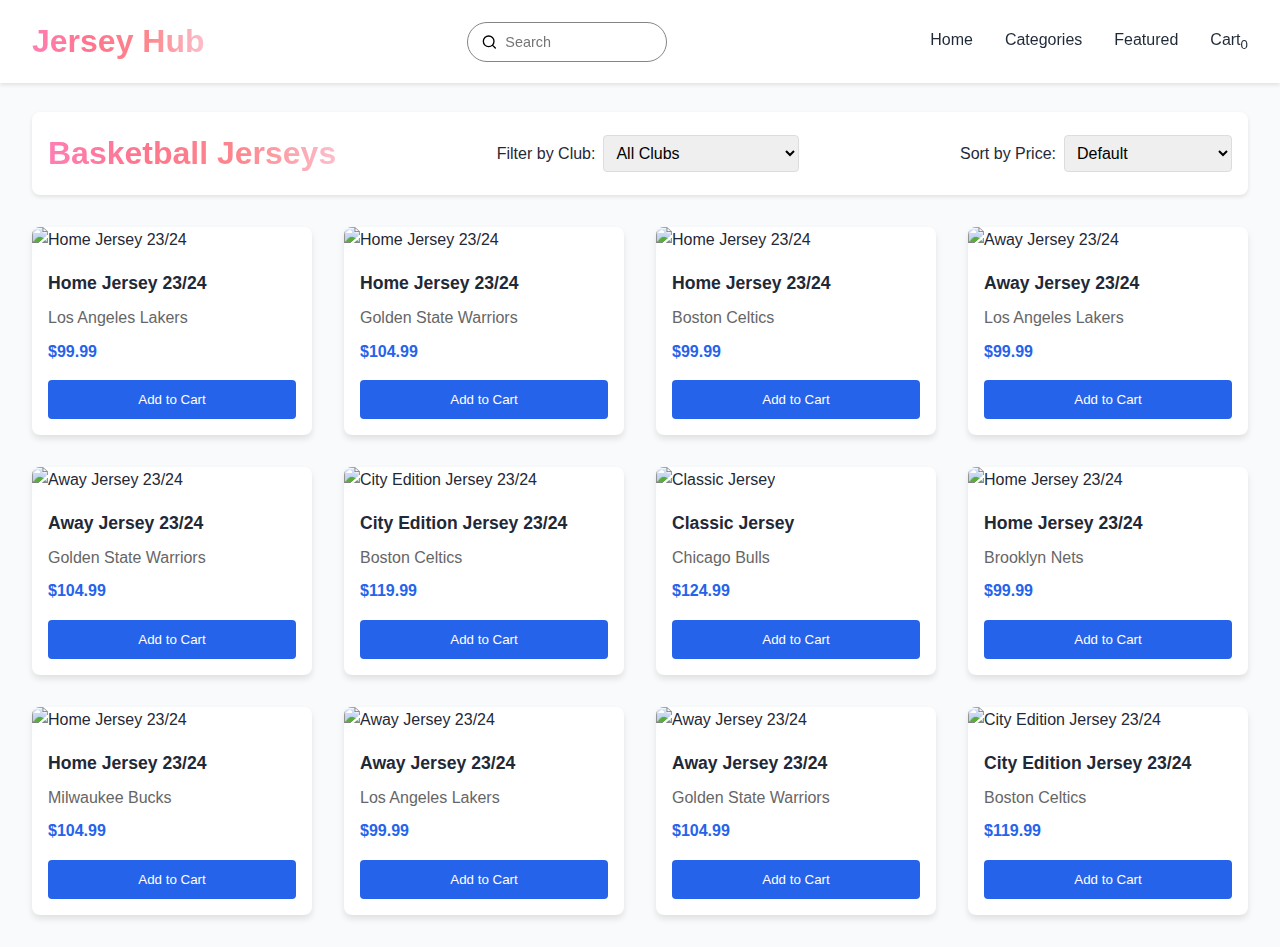
==== pages/Basketball.html @ 23a4bec1 "commit" ====
<!DOCTYPE html>
<html lang="en">
<head>
    <meta charset="UTF-8">
    <meta name="viewport" content="width=device-width, initial-scale=1.0">
    <title>Jersey Hub</title>
    <link rel="stylesheet" href="/pages/Basketball.css">
    <link rel="shortcut icon" href="/public/jlogo.png" type="image/x-icon">
</head>
<body>
    <div class="Container">
        <nav class="navbar" >
          <div class="nav-brand" id="navbar">
            <a href="/">Jersey Hub</a>
        </div>
            <button class="hamburger" aria-label="Menu">
                <span></span>
                <span></span>
                <span></span>
            </button>
            
            <form class="form">
                 <button>
              <svg width="17" height="16" fill="none" xmlns="http://www.w3.org/2000/svg" role="img" aria-labelledby="search">
                  <path d="M7.667 12.667A5.333 5.333 0 107.667 2a5.333 5.333 0 000 10.667zM14.334 14l-2.9-2.9" stroke="currentColor" stroke-width="1.333" stroke-linecap="round" stroke-linejoin="round"></path>
              </svg>
                </button>
             <input class="input" placeholder="Search" required="" type="text">
                <button class="reset" type="reset">
              <svg xmlns="http://www.w3.org/2000/svg" class="h-6 w-6" fill="none" viewBox="0 0 24 24" stroke="currentColor" stroke-width="2">
                  <path stroke-linecap="round" stroke-linejoin="round" d="M6 18L18 6M6 6l12 12"></path>
              </svg>
                </button>
            </form>
            <ul class="nav-menu">
                <li><a href="/">Home</a></li>
                <li><a href="/index.html#categories">Categories</a></li>
                <li><a href="/index.html#featured">Featured</a></li>
                <li><a href="#cart" class="cart-icon" id="open-cart-btn">Cart<sub><span id="cart-count">0</span></sub></a></li>
            </ul>
        </nav>
        <div id="app">
          <div class="controls">
            <div class="Jersey-name">
              <h1>Basketball Jerseys</h1>
            </div>
            <div class="filter-group">
              <label for="clubFilter">Filter by Club:</label>
              <select id="clubFilter">
                <option value="all">All Clubs</option>
              </select>
            </div>
            <div class="filter-group">
              <label for="priceSort">Sort by Price:</label>
              <select id="priceSort">
                <option value="default">Default</option>
                <option value="lowToHigh">Price: Low to High</option>
                <option value="highToLow">Price: High to Low</option>
              </select>
            </div>
          </div>
            <div id="jerseyContainer" class="jersey-container">
              
            </div>
          </div>
          <script type="module" src="/pages/Basketball.js"></script>
    </div>
</body>
</html>
<style>
    /* Base Styles */
:root {
    --primary-color: #2563eb;
    --secondary-color: #1e40af;
    --accent-color: #f97316;
    --text-color: #1f2937;
    --background-color: #f8fafc;
    --card-background: #ffffff;
    --transition: all 0.3s ease;
}

* {
    margin: 0;
    padding: 0;
    box-sizing: border-box;
}

body {
    font-family: 'Montserrat', sans-serif;
    color: var(--text-color);
    background-color: var(--background-color);
    line-height: 1.6;
}

/* Navigation */
.navbar {
    position: fixed;
    top: 0;
    width: 100%;
    background-color: var(--card-background);
    padding: 1rem 2rem;
    display: flex;
    justify-content: space-between;
    align-items: center;
    box-shadow: 0 2px 4px rgba(0,0,0,0.1);
    z-index: 1000;
}

.nav-brand a{
  font-size: 2rem;
  font-weight: bold;
  background: linear-gradient(90deg, #ff7eb3, #ff758c, #fc878c, #fcbecb);
  background-clip: text;
  -webkit-background-clip: text;
  color: transparent;
  text-align: center;
  cursor: pointer;
}

.nav-menu {
    display: flex;
    list-style: none;
    gap: 2rem;
}

.form button {
    border: none;
    background: none;
    color: #010101;
  }
  /* styling of whole input container */
  .form {
    --timing: 0.3s;
    --width-of-input: 200px;
    --height-of-input: 40px;
    --border-height: 2px;
    --border-color: #2f2ee9;
    --border-radius: 30px;
    --after-border-radius: 1px;
    position: relative;
    width: var(--width-of-input);
    height: var(--height-of-input);
    display: flex;
    align-items: center;
    padding-inline: 0.8em;
    border-radius: var(--border-radius);
    transition: border-radius 0.5s ease;
    background: var(--input-bg,#fff);
    border: 1px solid #868484;
  }
  /* styling of Input */
  .input {
    font-size: 0.9rem;
    background-color: transparent;
    width: 100%;
    height: 100%;
    padding-inline: 0.5em;
    padding-block: 0.7em;
    border: none;
  }
  /* styling of animated border */
  .form:before {
    content: "";
    position: absolute;
    background: var(--border-color);
    transform: scaleX(0);
    transform-origin: center;
    width: 100%;
    height: var(--border-height);
    left: 0;
    bottom: 0;
    border-radius: 1px;
    transition: transform var(--timing) ease;
  }
  /* Hover on Input */
  .form:focus-within {
    border-radius: var(--after-border-radius);
  }
  
  input:focus {
    outline: none;
  }
  /* here is code of animated border */
  .form:focus-within:before {
    transform: scale(1);
  }
  /* styling of close button */
  /* == you can click the close button to remove text == */
  .reset {
    border: none;
    background: none;
    opacity: 0;
    visibility: hidden;
  }
  /* close button shown when typing */
  input:not(:placeholder-shown) ~ .reset {
    opacity: 1;
    visibility: visible;
  }
  /* sizing svg icons */
  .form svg {
    width: 17px;
    margin-top: 3px;
  }
.nav-menu a {
    text-decoration: none;
    color: var(--text-color);
    font-weight: 500;
    transition: var(--transition);
}

.nav-menu a:hover {
    color: var(--primary-color);
}

.hamburger {
    display: none;
    background: none;
    border: none;
    cursor: pointer;
}

/* Responsive Design */
@media (max-width: 768px) {
    .hamburger {
        display: block;
    }

    .form{
        display: none;
    }
    .hamburger span {
        display: block;
        width: 25px;
        height: 3px;
        background-color: var(--text-color);
        margin: 5px 0;
        transition: var(--transition);
    }

    .nav-menu {
        display: none;
        position: absolute;
        top: 100%;
        left: 0;
        width: 100%;
        background-color: var(--card-background);
        padding: 1rem;
        flex-direction: column;
        align-items: center;
        box-shadow: 0 2px 4px rgba(0,0,0,0.1);
    }

    .nav-menu.active {
        display: flex;
    }

    .hero {
        height: 60vh;
    }

    .slide-content h1 {
        font-size: 2rem;
    }

    .category-grid {
        grid-template-columns: 1fr;
    }

    .cart-modal {
        width: 100%;
    }
}
</style>
<script>
  // Select the elements for the hamburger and the navigation menu
  const hamburger = document.querySelector('.hamburger');
  const navMenu = document.querySelector('.nav-menu');
  
  // Add an event listener to toggle the navigation menu when the hamburger is clicked
  hamburger.addEventListener('click', () => {
      navMenu.classList.toggle('active');
  });
</script>
---- pages/Basketball.css ----
/* Base styles */
:root {
  font-family: Inter, system-ui, Avenir, Helvetica, Arial, sans-serif;
  line-height: 1.5;
  font-weight: 400;
  color: #213547;
  background-color: #f5f5f5;
}



#app {
  max-width: 100%;
  margin: 0 auto;
  padding: 1rem;
  margin-top: 80px;
}

/* Controls styles */
.controls {
  display: flex;
  flex-direction: column;
  justify-content: space-between;
  max-width: 1280px;
  margin: 0 auto;
  padding: 1rem;
  gap: 1rem;
  margin-bottom: 1.5rem;
  background: white;
  padding: 1rem;
  border-radius: 8px;
  box-shadow: 0 2px 4px rgba(0, 0, 0, 0.1);
}

.filter-group {
  display: flex;
  flex-direction: column;
  gap: 0.5rem;
}
.Jersey-name h1{
  font-size: 2rem;
font-weight: bold;
background: linear-gradient(90deg, #ff7eb3, #ff758c, #fc878c, #fcbecb);
background-clip: text;
-webkit-background-clip: text;
color: transparent;
}

select {
  padding: 0.5rem;
  border: 1px solid #ddd;
  border-radius: 4px;
  font-size: 1rem;
  cursor: pointer;
  width: 100%;
}


/* Jersey grid and card styles */
.jersey-container {
  display: grid;
  grid-template-columns: repeat(auto-fill, minmax(240px, 1fr));
  gap: 1rem;
}

.jersey-card {
  background: var(--card-background);
  border-radius: 8px;
  overflow: hidden;
  box-shadow: 0 4px 6px rgba(0,0,0,0.1);
  transition: var(--transition);
}
  
  .jersey-card:hover {
    transform: translateY(-5px);
    box-shadow: 0 6px 12px rgba(0,0,0,0.15);
  }
  
  .jersey-image {
    width: 100%;
    height: 200px;
    object-fit: contain;
  }
  .jersey-info{
    padding: 1rem;
  }
  .jersey-name {
    font-size: 1.1rem;
    font-weight: 600;
    margin-bottom: 0.5rem;
  }
  
  .club-name {
    color: #666;
    margin-bottom: 0.5rem;
  }
  
  .price {
    color: var(--primary-color);
    font-weight: 700;
    margin-bottom: 1rem;
  }
.add-to-cart {
  width: 100%;
  padding: 0.75rem;
  background-color: var(--primary-color);
  color: white;
  border: none;
  border-radius: 4px;
  cursor: pointer;
  transition: var(--transition);
}

.add-to-cart:hover {
  background-color: var(--secondary-color);
}
@media (min-width: 640px) {
  #app {
      padding: 2rem;
    }
  .controls {
    flex-direction: row;
    gap: 2rem;
    margin-bottom: 2rem;
  }

  .filter-group {
    flex-direction: row;
    align-items: center;
  }

  select {
    width: auto;
  }
  .jersey-container {
      gap: 2rem;
    }
}
@media (max-width: 480px) {
  .jersey-image {
    height: 200px;
  }
}
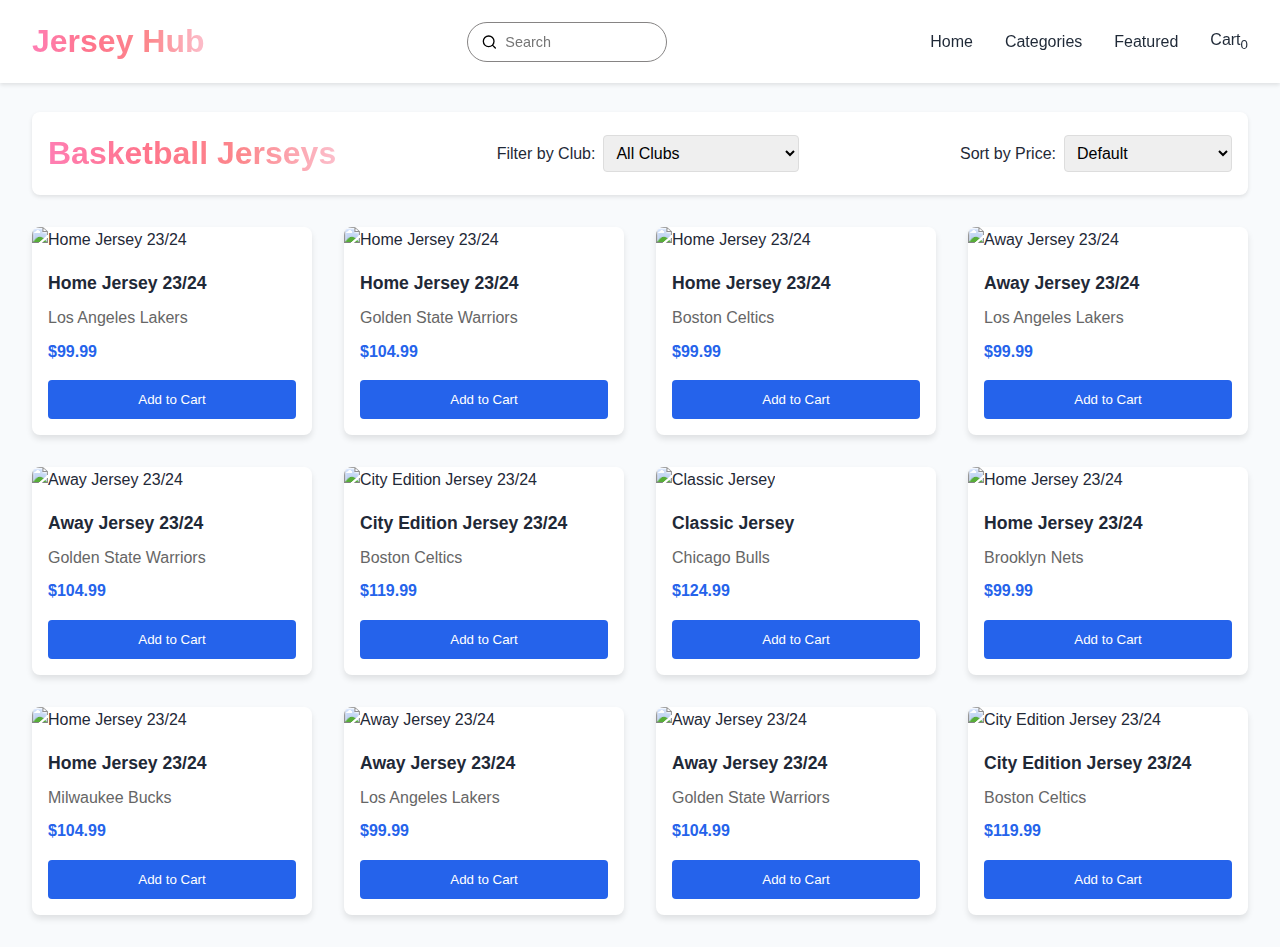
==== commit 6108f6e3: "commit" ====
--- a/pages/Basketball.html
+++ b/pages/Basketball.html
@@ -33,11 +33,17 @@
                 </button>
             </form>
             <ul class="nav-menu">
-                <li><a href="/">Home</a></li>
-                <li><a href="/index.html#categories">Categories</a></li>
-                <li><a href="/index.html#featured">Featured</a></li>
-                <li><a href="#cart" class="cart-icon" id="open-cart-btn">Cart<sub><span id="cart-count">0</span></sub></a></li>
-            </ul>
+              <li><a href="/">Home</a></li>
+              <li class="dropdown">
+                  <a href="/index.html#categories">Categories</a>
+                  <ul class="dropdown-menu">
+                      <li><a href="/pages/Football.html">Football</a></li>
+                      <li><a href="/pages/Cricket.html">Cricket</a></li>
+                  </ul>
+              </li>
+              <li><a href="/index.html#featured">Featured</a></li>
+              <li><a href="#cart" class="cart-icon" id="open-cart-btn">Cart<sub><span id="cart-count">0</span></sub></a></li>
+          </ul>
         </nav>
         <div id="app">
           <div class="controls">
@@ -117,12 +123,6 @@
   cursor: pointer;
 }
 
-.nav-menu {
-    display: flex;
-    list-style: none;
-    gap: 2rem;
-}
-
 .form button {
     border: none;
     background: none;
@@ -202,6 +202,15 @@
     width: 17px;
     margin-top: 3px;
   }
+.nav-menu {
+    display: flex;
+    list-style: none;
+    gap: 2rem;
+    margin: 0;
+    padding: 0;
+    align-items: center;
+}
+
 .nav-menu a {
     text-decoration: none;
     color: var(--text-color);
@@ -211,6 +220,55 @@
 
 .nav-menu a:hover {
     color: var(--primary-color);
+}
+
+.nav-menu li {
+    position: relative;
+}
+
+/* Dropdown Menu */
+.dropdown-menu {
+    list-style: none;
+    position: absolute;
+    top: 100%; 
+    left: 0;
+    background-color: var(--background-color);
+    border: 1px solid var(--border-color);
+    display: none;
+    min-width: 6rem;
+    box-shadow: 0px 4px 6px rgba(0, 0, 0, 0.1);
+    z-index: 1000;
+}
+
+.dropdown-menu li {
+    padding: 0;
+}
+
+.dropdown-menu a {
+    padding: 0.5rem 1rem;
+    display: block;
+    color: var(--text-color);
+    font-weight: 400;
+    transition: var(--transition);
+}
+
+.dropdown-menu a:hover {
+    background-color: var(--primary-color);
+    color: var(--background-color);
+    border-radius: 4px;
+}
+
+.nav-menu li:hover .dropdown-menu {
+    display: block;
+}
+
+.nav-menu .dropdown {
+    cursor: pointer;
+}
+
+.nav-menu .dropdown-menu {
+    border-radius: 4px;
+    overflow: hidden;
 }
 
 .hamburger {
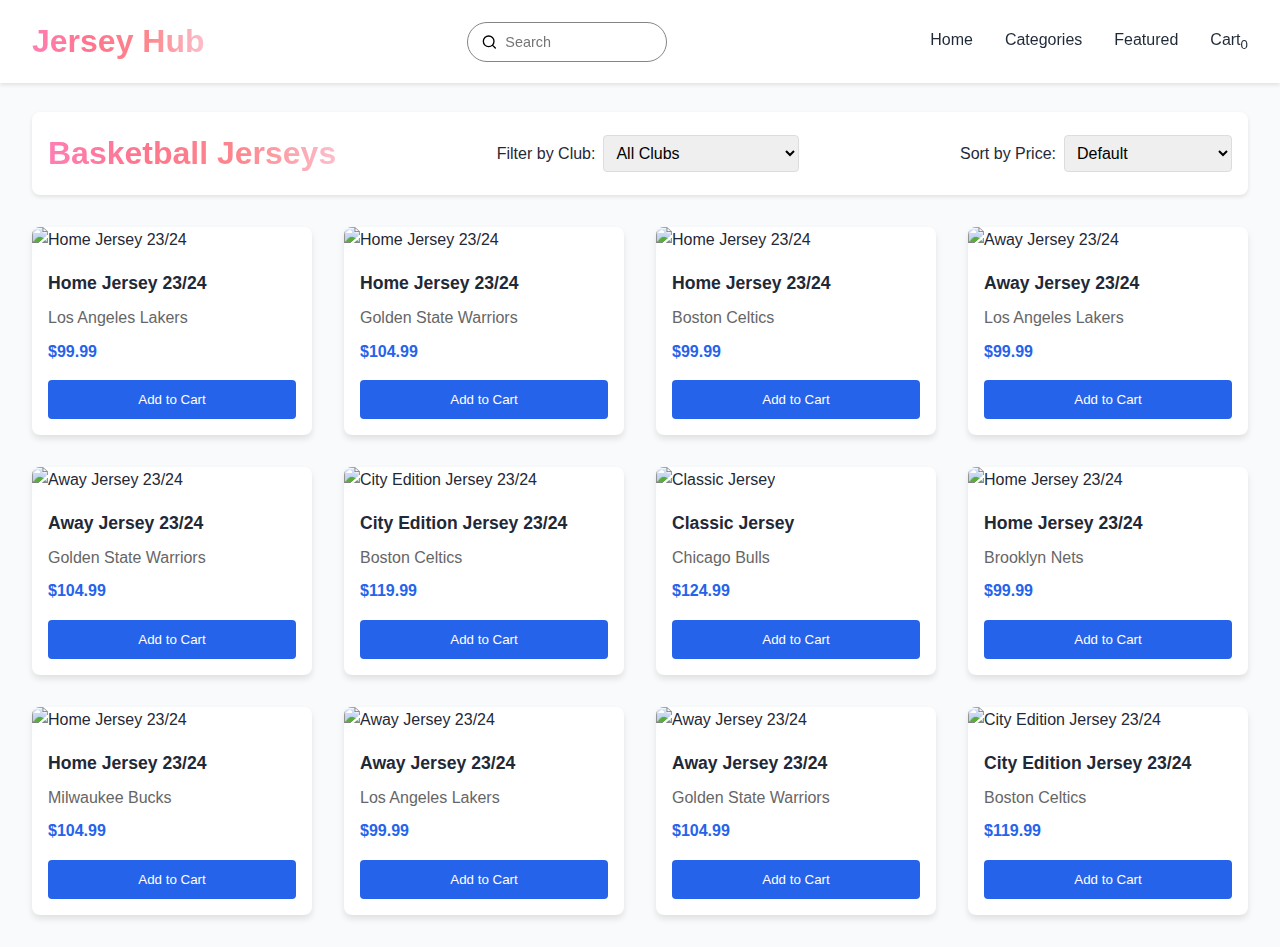
==== commit 4f1db1d0: "commit" ====
--- a/pages/Basketball.html
+++ b/pages/Basketball.html
@@ -35,7 +35,7 @@
             <ul class="nav-menu">
               <li><a href="/">Home</a></li>
               <li class="dropdown">
-                  <a href="/index.html#categories">Categories</a>
+                  <a >Categories</a>
                   <ul class="dropdown-menu">
                       <li><a href="/pages/Football.html">Football</a></li>
                       <li><a href="/pages/Cricket.html">Cricket</a></li>
@@ -127,9 +127,9 @@
     border: none;
     background: none;
     color: #010101;
-  }
+}
   /* styling of whole input container */
-  .form {
+.form {
     --timing: 0.3s;
     --width-of-input: 200px;
     --height-of-input: 40px;
@@ -147,9 +147,9 @@
     transition: border-radius 0.5s ease;
     background: var(--input-bg,#fff);
     border: 1px solid #868484;
-  }
+}
   /* styling of Input */
-  .input {
+.input {
     font-size: 0.9rem;
     background-color: transparent;
     width: 100%;
@@ -157,9 +157,9 @@
     padding-inline: 0.5em;
     padding-block: 0.7em;
     border: none;
-  }
+}
   /* styling of animated border */
-  .form:before {
+.form:before {
     content: "";
     position: absolute;
     background: var(--border-color);
@@ -171,43 +171,43 @@
     bottom: 0;
     border-radius: 1px;
     transition: transform var(--timing) ease;
-  }
+}
   /* Hover on Input */
-  .form:focus-within {
+.form:focus-within {
     border-radius: var(--after-border-radius);
-  }
+}
   
-  input:focus {
+input:focus {
     outline: none;
-  }
+}
   /* here is code of animated border */
-  .form:focus-within:before {
+.form:focus-within:before {
     transform: scale(1);
-  }
+}
   /* styling of close button */
   /* == you can click the close button to remove text == */
-  .reset {
+.reset {
     border: none;
     background: none;
     opacity: 0;
     visibility: hidden;
-  }
+}
   /* close button shown when typing */
-  input:not(:placeholder-shown) ~ .reset {
+input:not(:placeholder-shown) ~ .reset {
     opacity: 1;
     visibility: visible;
-  }
+}
   /* sizing svg icons */
-  .form svg {
+.form svg {
     width: 17px;
     margin-top: 3px;
-  }
+}
 .nav-menu {
     display: flex;
     list-style: none;
     gap: 2rem;
     margin: 0;
-    padding: 0;
+    padding: 0
     align-items: center;
 }
 
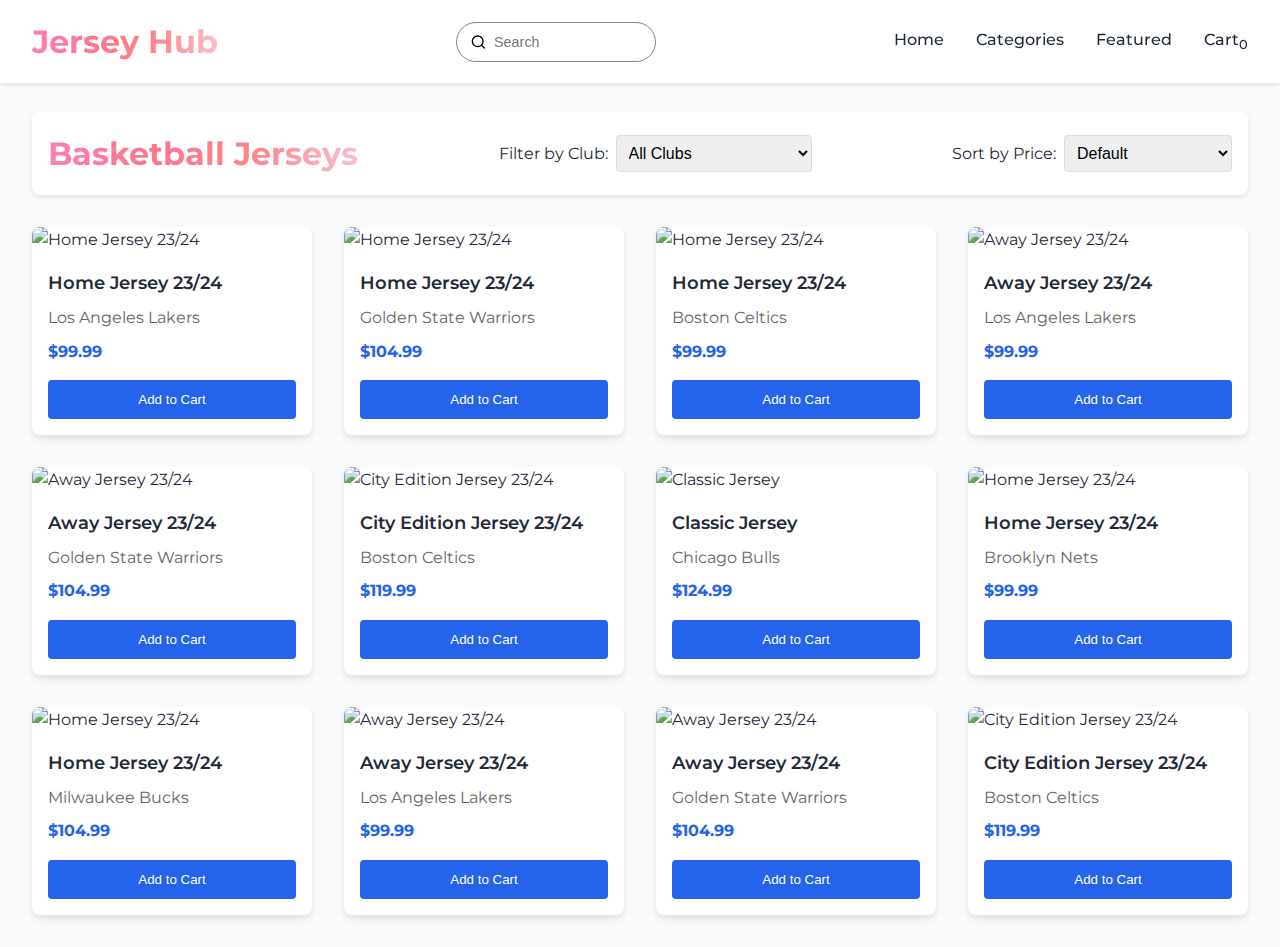
==== commit db3889c5: "commit" ====
--- a/pages/Basketball.html
+++ b/pages/Basketball.html
@@ -5,7 +5,11 @@
     <meta name="viewport" content="width=device-width, initial-scale=1.0">
     <title>Jersey Hub</title>
     <link rel="stylesheet" href="/pages/Basketball.css">
+    <link rel="stylesheet" href="../style.css">
+    <link rel="stylesheet" href="../cart.css">
     <link rel="shortcut icon" href="/public/jlogo.png" type="image/x-icon">
+    <link rel="stylesheet" href="https://fonts.googleapis.com/css2?family=Montserrat:wght@400;500;600;700&display=swap">
+
 </head>
 <body>
     <div class="Container">
@@ -68,268 +72,94 @@
             <div id="jerseyContainer" class="jersey-container">
               
             </div>
-          </div>
-          <script type="module" src="/pages/Basketball.js"></script>
+        </div>
+            <!-- Cart Modal -->
+    <div class="cart-modal" id="cart-modal">
+        <div class="cart-content">
+            <div class="head">
+                <h2>Your Cart</h2>
+            <span class="close-btn" id="close-btn">&times;</span>
+            </div>
+            <div class="cart-items" id="cart-items">
+                <!-- Cart items will be dynamically added here -->
+            </div>
+            <div class="cart-summary">
+                <div class="total">
+                    Total: $<span id="cart-total">0</span>
+                </div>
+                <button class="checkout-btn">Proceed to Checkout</button>
+            </div>
+        </div>
+    </div>
+          <script src="/pages/Basketball.js"></script>
+          <script src="/cart.js"></script>
     </div>
 </body>
 </html>
 <style>
-    /* Base Styles */
-:root {
-    --primary-color: #2563eb;
-    --secondary-color: #1e40af;
-    --accent-color: #f97316;
-    --text-color: #1f2937;
-    --background-color: #f8fafc;
-    --card-background: #ffffff;
-    --transition: all 0.3s ease;
-}
-
-* {
-    margin: 0;
-    padding: 0;
-    box-sizing: border-box;
-}
-
-body {
-    font-family: 'Montserrat', sans-serif;
-    color: var(--text-color);
-    background-color: var(--background-color);
-    line-height: 1.6;
-}
-
-/* Navigation */
-.navbar {
-    position: fixed;
-    top: 0;
-    width: 100%;
-    background-color: var(--card-background);
-    padding: 1rem 2rem;
-    display: flex;
-    justify-content: space-between;
-    align-items: center;
-    box-shadow: 0 2px 4px rgba(0,0,0,0.1);
-    z-index: 1000;
-}
-
-.nav-brand a{
-  font-size: 2rem;
-  font-weight: bold;
-  background: linear-gradient(90deg, #ff7eb3, #ff758c, #fc878c, #fcbecb);
-  background-clip: text;
-  -webkit-background-clip: text;
-  color: transparent;
-  text-align: center;
-  cursor: pointer;
-}
-
-.form button {
-    border: none;
-    background: none;
-    color: #010101;
-}
-  /* styling of whole input container */
-.form {
-    --timing: 0.3s;
-    --width-of-input: 200px;
-    --height-of-input: 40px;
-    --border-height: 2px;
-    --border-color: #2f2ee9;
-    --border-radius: 30px;
-    --after-border-radius: 1px;
-    position: relative;
-    width: var(--width-of-input);
-    height: var(--height-of-input);
-    display: flex;
-    align-items: center;
-    padding-inline: 0.8em;
-    border-radius: var(--border-radius);
-    transition: border-radius 0.5s ease;
-    background: var(--input-bg,#fff);
-    border: 1px solid #868484;
-}
-  /* styling of Input */
-.input {
-    font-size: 0.9rem;
-    background-color: transparent;
-    width: 100%;
-    height: 100%;
-    padding-inline: 0.5em;
-    padding-block: 0.7em;
-    border: none;
-}
-  /* styling of animated border */
-.form:before {
-    content: "";
-    position: absolute;
-    background: var(--border-color);
-    transform: scaleX(0);
-    transform-origin: center;
-    width: 100%;
-    height: var(--border-height);
-    left: 0;
-    bottom: 0;
-    border-radius: 1px;
-    transition: transform var(--timing) ease;
-}
-  /* Hover on Input */
-.form:focus-within {
-    border-radius: var(--after-border-radius);
-}
-  
-input:focus {
-    outline: none;
-}
-  /* here is code of animated border */
-.form:focus-within:before {
-    transform: scale(1);
-}
-  /* styling of close button */
-  /* == you can click the close button to remove text == */
-.reset {
-    border: none;
-    background: none;
-    opacity: 0;
-    visibility: hidden;
-}
-  /* close button shown when typing */
-input:not(:placeholder-shown) ~ .reset {
-    opacity: 1;
-    visibility: visible;
-}
-  /* sizing svg icons */
-.form svg {
-    width: 17px;
-    margin-top: 3px;
-}
-.nav-menu {
-    display: flex;
-    list-style: none;
-    gap: 2rem;
-    margin: 0;
-    padding: 0
-    align-items: center;
-}
-
-.nav-menu a {
-    text-decoration: none;
-    color: var(--text-color);
-    font-weight: 500;
-    transition: var(--transition);
-}
-
-.nav-menu a:hover {
-    color: var(--primary-color);
-}
-
-.nav-menu li {
-    position: relative;
-}
-
-/* Dropdown Menu */
-.dropdown-menu {
-    list-style: none;
-    position: absolute;
-    top: 100%; 
-    left: 0;
-    background-color: var(--background-color);
-    border: 1px solid var(--border-color);
-    display: none;
-    min-width: 6rem;
-    box-shadow: 0px 4px 6px rgba(0, 0, 0, 0.1);
-    z-index: 1000;
-}
-
-.dropdown-menu li {
-    padding: 0;
-}
-
-.dropdown-menu a {
-    padding: 0.5rem 1rem;
-    display: block;
-    color: var(--text-color);
-    font-weight: 400;
-    transition: var(--transition);
-}
-
-.dropdown-menu a:hover {
-    background-color: var(--primary-color);
-    color: var(--background-color);
-    border-radius: 4px;
-}
-
-.nav-menu li:hover .dropdown-menu {
-    display: block;
-}
-
-.nav-menu .dropdown {
-    cursor: pointer;
-}
-
-.nav-menu .dropdown-menu {
-    border-radius: 4px;
-    overflow: hidden;
-}
-
-.hamburger {
-    display: none;
-    background: none;
-    border: none;
-    cursor: pointer;
-}
-
-/* Responsive Design */
-@media (max-width: 768px) {
-    .hamburger {
+    .nav-menu {
+        display: flex;
+        list-style: none;
+        gap: 2rem;
+    }
+    
+    .nav-menu a {
+        text-decoration: none;
+        color: var(--text-color);
+        font-weight: 500;
+        transition: var(--transition);
+    }
+    
+    .nav-menu a:hover {
+        color: var(--primary-color);
+    }
+    
+    .nav-menu li {
+        position: relative;
+    }
+    
+    .dropdown-menu {
+        list-style: none;
+        position: absolute;
+        top: 100%; 
+        background-color: var(--background-color);
+        border: 1px solid var(--border-color);
+        display: none;
+        box-shadow: 0px 4px 6px rgba(0, 0, 0, 0.1);
+        z-index: 1000;
+    }
+    
+    .dropdown-menu li {
+        padding: 0;
+    }
+    
+    .dropdown-menu a {
+        padding: 0.5rem 1rem;
+        display: block;
+        color: var(--text-color);
+        font-weight: 400;
+        transition: var(--transition);
+    }
+    
+    .dropdown-menu a:hover {
+        background-color: var(--primary-color);
+        color: var(--background-color);
+        border-radius: 4px;
+    }
+    
+    .nav-menu li:hover .dropdown-menu {
         display: block;
     }
-
-    .form{
-        display: none;
+    
+    .nav-menu .dropdown {
+        cursor: pointer;
     }
-    .hamburger span {
-        display: block;
-        width: 25px;
-        height: 3px;
-        background-color: var(--text-color);
-        margin: 5px 0;
-        transition: var(--transition);
+    
+    .nav-menu .dropdown-menu {
+        border-radius: 4px;
+        overflow: hidden;
     }
-
-    .nav-menu {
-        display: none;
-        position: absolute;
-        top: 100%;
-        left: 0;
-        width: 100%;
-        background-color: var(--card-background);
-        padding: 1rem;
-        flex-direction: column;
-        align-items: center;
-        box-shadow: 0 2px 4px rgba(0,0,0,0.1);
-    }
-
-    .nav-menu.active {
-        display: flex;
-    }
-
-    .hero {
-        height: 60vh;
-    }
-
-    .slide-content h1 {
-        font-size: 2rem;
-    }
-
-    .category-grid {
-        grid-template-columns: 1fr;
-    }
-
-    .cart-modal {
-        width: 100%;
-    }
-}
-</style>
+    </style> 
 <script>
   // Select the elements for the hamburger and the navigation menu
   const hamburger = document.querySelector('.hamburger');
--- a/pages/Basketball.css
+++ b/pages/Basketball.css
@@ -89,7 +89,6 @@
     font-weight: 600;
     margin-bottom: 0.5rem;
   }
-  
   .club-name {
     color: #666;
     margin-bottom: 0.5rem;
--- a/style.css
+++ b/style.css
@@ -0,0 +1,458 @@
+/* Base Styles */
+:root {
+    --primary-color: #2563eb;
+    --secondary-color: #1e40af;
+    --accent-color: #f97316;
+    --text-color: #1f2937;
+    --background-color: #f8fafc;
+    --card-background: #ffffff;
+    --transition: all 0.3s ease;
+}
+
+* {
+    margin: 0;
+    padding: 0;
+    box-sizing: border-box;
+}
+
+body {
+    font-family: 'Montserrat', sans-serif;
+    color: var(--text-color);
+    background-color: var(--background-color);
+    line-height: 1.6;
+}
+
+/* Navigation */
+.navbar {
+    position: fixed;
+    top: 0;
+    width: 100%;
+    background-color: var(--card-background);
+    padding: 1rem 2rem;
+    display: flex;
+    justify-content: space-between;
+    align-items: center;
+    box-shadow: 0 2px 4px rgba(0,0,0,0.1);
+    z-index: 1000;
+}
+
+
+.nav-brand a{
+  font-size: 2rem;
+  font-weight: bold;
+  background: linear-gradient(90deg, #ff7eb3, #ff758c, #fc878c, #fcbecb);
+  background-clip: text;
+  -webkit-background-clip: text;
+  color: transparent;
+  text-align: center;
+  cursor: pointer;
+}
+
+.form button {
+    border: none;
+    background: none;
+    color: #010101;
+  }
+  /* styling of whole input container */
+  .form {
+    --timing: 0.3s;
+    --width-of-input: 200px;
+    --height-of-input: 40px;
+    --border-height: 2px;
+    --border-color: #2f2ee9;
+    --border-radius: 30px;
+    --after-border-radius: 1px;
+    position: relative;
+    width: var(--width-of-input);
+    height: var(--height-of-input);
+    display: flex;
+    align-items: center;
+    padding-inline: 0.8em;
+    border-radius: var(--border-radius);
+    transition: border-radius 0.5s ease;
+    background: var(--input-bg,#fff);
+    border: 1px solid #868484;
+  }
+  /* styling of Input */
+  .input {
+    font-size: 0.9rem;
+    background-color: transparent;
+    width: 100%;
+    height: 100%;
+    padding-inline: 0.5em;
+    padding-block: 0.7em;
+    border: none;
+  }
+  /* styling of animated border */
+  .form:before {
+    content: "";
+    position: absolute;
+    background: var(--border-color);
+    transform: scaleX(0);
+    transform-origin: center;
+    width: 100%;
+    height: var(--border-height);
+    left: 0;
+    bottom: 0;
+    border-radius: 1px;
+    transition: transform var(--timing) ease;
+  }
+  /* Hover on Input */
+  .form:focus-within {
+    border-radius: var(--after-border-radius);
+  }
+  
+  input:focus {
+    outline: none;
+  }
+  /* here is code of animated border */
+  .form:focus-within:before {
+    transform: scale(1);
+  }
+  /* styling of close button */
+  /* == you can click the close button to remove text == */
+  .reset {
+    border: none;
+    background: none;
+    opacity: 0;
+    visibility: hidden;
+  }
+  /* close button shown when typing */
+  input:not(:placeholder-shown) ~ .reset {
+    opacity: 1;
+    visibility: visible;
+  }
+  /* sizing svg icons */
+  .form svg {
+    width: 17px;
+    margin-top: 3px;
+  }
+.nav-menu {
+    display: flex;
+    list-style: none;
+    gap: 2rem;
+}
+.nav-menu a {
+    text-decoration: none;
+    color: var(--text-color);
+    font-weight: 500;
+    transition: var(--transition);
+}
+
+.nav-menu a:hover {
+    color: var(--primary-color);
+}
+
+.hamburger {
+    display: none;
+    background: none;
+    border: none;
+    cursor: pointer;
+}
+
+/* Hero Section */
+.hero {
+    height: 80vh;
+    margin-top: 90px;
+    position: relative;
+    overflow: hidden;
+}
+
+.slider {
+    height: 100%;
+    position: relative;
+}
+
+.slide {
+    position: absolute;
+    top: 0;
+    left: 0;
+    width: 100%;
+    height: 100%;
+    opacity: 0;
+    transition: opacity 0.5s ease-in-out;
+}
+
+.slide.active {
+    opacity: 1;
+}
+
+.slide img {
+    width: 100%;
+    height: 100%;
+    object-fit: cover;
+}
+
+.slide-content {
+    position: absolute;
+    top: 40%;
+    left: 50%;
+    transform: translate(-50%, -50%);
+    text-align: center;
+    font-family: 'Courier New', Courier, monospace;
+    font-size:xx-large;
+    color: #D9DFC6;
+    text-shadow: 2px 2px 4px rgba(0,0,0,0.5);
+}
+
+/* Categories Section */
+.categories {
+    padding: 4rem 2rem;
+    scroll-margin-top: 40px;
+}
+
+.category-grid {
+    display: grid;
+    grid-template-columns: repeat(auto-fit, minmax(300px, 1fr));
+    gap: 2rem;
+    margin-top: 2rem;
+}
+
+.category-card {
+    position: relative;
+    overflow: hidden;
+    border-radius: 8px;
+    box-shadow: 0 4px 6px rgba(0,0,0,0.1);
+    transition: var(--transition);
+}
+
+.category-card:hover {
+    transform: translateY(-5px);
+}
+
+.category-card img {
+    width: 100%;
+    height: 200px;
+    object-fit: cover;
+}
+
+.category-card h3 {
+    position: absolute;
+    bottom: 0;
+    width: 100%;
+    padding: 1rem;
+    background: linear-gradient(transparent, rgba(0,0,0,0.7));
+    color: white;
+}
+.category-card h3 a {
+    color: white;
+    text-decoration: none;
+}
+
+/* Featured Products */
+.featured {
+    padding: 4rem 2rem;
+    background-color: var(--background-color);
+    scroll-margin-top: 40px;
+}
+
+.products-grid {
+    display: grid;
+    grid-template-columns: repeat(auto-fit, minmax(250px, 1fr));
+    gap: 2rem;
+    margin-top: 2rem;
+}
+
+.product-card {
+    background: var(--card-background);
+    border-radius: 8px;
+    overflow: hidden;
+    box-shadow: 0 4px 6px rgba(0,0,0,0.1);
+    transition: var(--transition);
+}
+
+.product-card:hover {
+    transform: translateY(-5px);
+    box-shadow: 0 6px 12px rgba(0,0,0,0.15);
+}
+
+.product-image {
+    width: 100%;
+    height: 200px;
+    object-fit: cover;
+}
+
+.product-info {
+    padding: 1rem;
+}
+
+.product-title {
+    font-size: 1.1rem;
+    font-weight: 600;
+    margin-bottom: 0.5rem;
+}
+.product-club{
+    margin-bottom: 0.5rem;
+}
+
+.product-price {
+    color: var(--primary-color);
+    font-weight: 700;
+    margin-bottom: 1rem;
+}
+
+.add-to-cart {
+    width: 100%;
+    padding: 0.75rem;
+    background-color: var(--primary-color);
+    color: white;
+    border: none;
+    border-radius: 4px;
+    cursor: pointer;
+    transition: var(--transition);
+}
+
+.add-to-cart:hover {
+    background-color: var(--secondary-color);
+}
+
+
+    /* slogan css */
+.slogan {
+    display: flex;
+    justify-content: center;
+    align-items: center;
+    text-align: center;
+    margin: 50px;
+    background-color: #f0f0f0; 
+}
+
+.slogan h1 {
+    font-size: 2.5em;
+    color: #333; 
+    font-family: 'Arial', sans-serif;
+}
+/* Footer */
+.footer {
+    background-color: var(--text-color);
+    color: white;
+    padding: 4rem 2rem 2rem;
+}
+
+.footer-content {
+    display: grid;
+    grid-template-columns: repeat(auto-fit, minmax(250px, 1fr));
+    gap: 2rem;
+    max-width: 1200px;
+    margin: 0 auto;
+}
+
+.social-links {
+    display: flex;
+    gap: 1rem;
+    margin-top: 1rem;
+}
+
+.social-links a {
+    color: white;
+    text-decoration: none;
+    font-size: 1.5rem;
+    transition: var(--transition);
+}
+
+.social-links a:hover {
+    color: var(--accent-color);
+}
+
+.footer-bottom {
+    text-align: center;
+    margin-top: 2rem;
+    padding-top: 2rem;
+}
+
+/* Responsive Design */
+@media (max-width: 768px) {
+    .hamburger {
+        display: block;
+    }
+
+    .form{
+        display: none;
+    }
+    .hamburger span {
+        display: block;
+        width: 25px;
+        height: 3px;
+        background-color: var(--text-color);
+        margin: 5px 0;
+        transition: var(--transition);
+    }
+
+    .nav-menu {
+        display: none;
+        position: absolute;
+        top: 100%;
+        left: 0;
+        width: 100%;
+        background-color: var(--card-background);
+        padding: 1rem;
+        flex-direction: column;
+        align-items: center;
+        box-shadow: 0 2px 4px rgba(0,0,0,0.1);
+    }
+
+    .nav-menu.active {
+        display: flex;
+    }
+
+    .hero {
+        height: 60vh;
+    }
+
+    .slide-content h1 {
+        font-size: 2rem;
+    }
+
+    .category-grid {
+        grid-template-columns: 1fr;
+    }
+
+    .cart-modal {
+        width: 100%;
+    }
+}
+
+/* From Uiverse.io by ArturCodeCraft */ 
+/* <reset-style> ============================ */
+a {
+    text-decoration: none;
+}
+
+/* <main-style> ============================ */
+.scroll-up {
+    position: fixed;
+    right: 5px;
+    bottom: 10px;
+    z-index: 10;
+    width: 32px;
+    height: 32px;
+    border-radius: 4px;
+    background-color: rgba(168, 168, 168, 0.7);
+    backdrop-filter: saturate(180%) blur(20px);
+    -webkit-backdrop-filter: saturate(180%) blur(20px);
+    display: flex;
+    align-items: center;
+    justify-content: center;
+    overflow: hidden;
+    transition: bottom .4s, transform .4s;
+    opacity: 0; /* Initially hidden */
+    visibility: hidden; /* Initially hidden */
+}
+
+.scroll-up:hover {
+    transform: translateY(-.25rem);
+}
+
+/* Show scroll-up */
+._show-scroll {
+    bottom: 3rem;
+    opacity: 1;
+    visibility: visible;
+}
+
+@media (max-width: 1199.98px) {
+    .scroll-up {
+        right: 1rem;
+    }
+}
+  --- a/cart.css
+++ b/cart.css
@@ -0,0 +1,76 @@
+/* Cart Modal */
+.cart-modal {
+    display: none;
+    position: fixed;
+    top: 0;
+    right: 0;
+    width: 100%;
+    max-width: 350px;
+    height: 75%;
+    background: var(--card-background);
+    box-shadow: -2px 0 4px rgba(0,0,0,0.1);
+    z-index: 1001;
+    margin-top: 10px;
+    margin-right: 10px;
+    border-radius:  20px 0 10px 20px;
+    border: 1px solid #7d7d7d;
+}
+
+.cart-modal.active {
+    display: block;
+}
+.close-btn {
+    position: absolute;
+    top: 10px; 
+    right: 10px;
+    margin-right: 20px; 
+    font-size: 30px;
+    color: #333; 
+    cursor: pointer;
+  }
+.cart-content {
+    padding: 1rem;
+    height: 100%;
+    display: flex;
+    flex-direction: column;
+}
+
+.cart-items {
+    flex-grow: 1;
+    overflow-y: auto;
+}
+
+.cart-item {
+    display: flex;
+    align-items: center;
+    padding: 1rem 0;
+    border-bottom: 1px solid #e5e7eb;
+}
+
+.cart-item img {
+    width: 80px;
+    height: 80px;
+    object-fit: cover;
+    margin-right: 1rem;
+}
+
+.cart-summary {
+    margin-top: auto;
+    padding-top: 1rem;
+}
+
+.checkout-btn {
+    margin-top: 10px;
+    width: 100%;
+    padding: 1rem;
+    background-color: var(--accent-color);
+    color: white;
+    border: none;
+    border-radius: 4px;
+    cursor: pointer;
+    transition: var(--transition);
+}
+
+.checkout-btn:hover {
+    background-color: #ea580c;
+}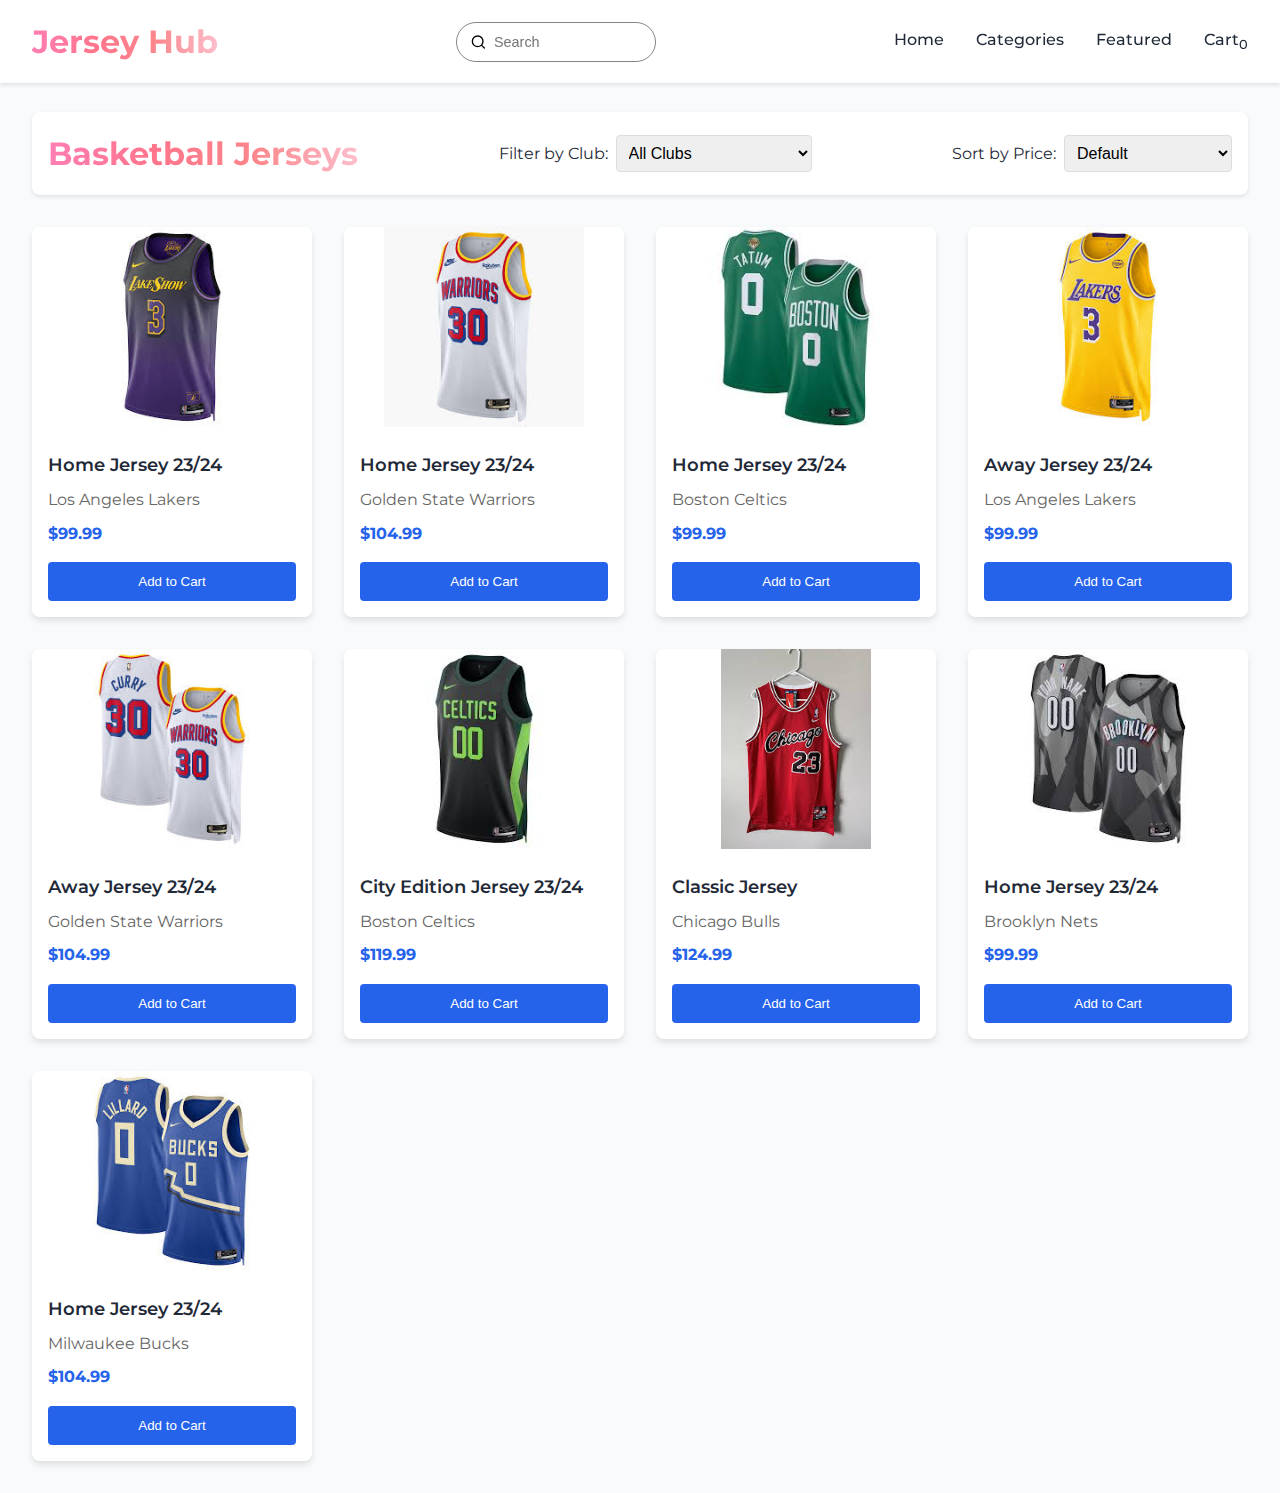
==== commit e2c6fab5: "commit" ====
--- a/pages/Basketball.html
+++ b/pages/Basketball.html
@@ -96,70 +96,6 @@
     </div>
 </body>
 </html>
-<style>
-    .nav-menu {
-        display: flex;
-        list-style: none;
-        gap: 2rem;
-    }
-    
-    .nav-menu a {
-        text-decoration: none;
-        color: var(--text-color);
-        font-weight: 500;
-        transition: var(--transition);
-    }
-    
-    .nav-menu a:hover {
-        color: var(--primary-color);
-    }
-    
-    .nav-menu li {
-        position: relative;
-    }
-    
-    .dropdown-menu {
-        list-style: none;
-        position: absolute;
-        top: 100%; 
-        background-color: var(--background-color);
-        border: 1px solid var(--border-color);
-        display: none;
-        box-shadow: 0px 4px 6px rgba(0, 0, 0, 0.1);
-        z-index: 1000;
-    }
-    
-    .dropdown-menu li {
-        padding: 0;
-    }
-    
-    .dropdown-menu a {
-        padding: 0.5rem 1rem;
-        display: block;
-        color: var(--text-color);
-        font-weight: 400;
-        transition: var(--transition);
-    }
-    
-    .dropdown-menu a:hover {
-        background-color: var(--primary-color);
-        color: var(--background-color);
-        border-radius: 4px;
-    }
-    
-    .nav-menu li:hover .dropdown-menu {
-        display: block;
-    }
-    
-    .nav-menu .dropdown {
-        cursor: pointer;
-    }
-    
-    .nav-menu .dropdown-menu {
-        border-radius: 4px;
-        overflow: hidden;
-    }
-    </style> 
 <script>
   // Select the elements for the hamburger and the navigation menu
   const hamburger = document.querySelector('.hamburger');
--- a/style.css
+++ b/style.css
@@ -142,7 +142,47 @@
 .nav-menu a:hover {
     color: var(--primary-color);
 }
-
+.dropdown-menu {
+    list-style: none;
+    position: absolute;
+    /* top: 100%;  */
+    background-color: var(--background-color);
+    border: 1px solid var(--border-color);
+    display: none;
+    box-shadow: 0px 4px 6px rgba(0, 0, 0, 0.1);
+    z-index: 1000;
+}
+
+.dropdown-menu li {
+    padding: 0;
+}
+
+.dropdown-menu a {
+    padding: 0.5rem 1rem;
+    display: block;
+    color: var(--text-color);
+    font-weight: 400;
+    transition: var(--transition);
+}
+
+.dropdown-menu a:hover {
+    background-color: var(--primary-color);
+    color: var(--background-color);
+    border-radius: 4px;
+}
+
+.nav-menu li:hover .dropdown-menu {
+    display: block;
+}
+
+.nav-menu .dropdown {
+    cursor: pointer;
+}
+
+.nav-menu .dropdown-menu {
+    border-radius: 4px;
+    overflow: hidden;
+}
 .hamburger {
     display: none;
     background: none;
--- a/cart.css
+++ b/cart.css
@@ -6,7 +6,7 @@
     right: 0;
     width: 100%;
     max-width: 350px;
-    height: 75%;
+    height: 95%;
     background: var(--card-background);
     box-shadow: -2px 0 4px rgba(0,0,0,0.1);
     z-index: 1001;
@@ -58,6 +58,33 @@
     margin-top: auto;
     padding-top: 1rem;
 }
+.cart-item-info p button {
+    width: 30px;
+    height: 30px;
+    margin: 0 5px;
+    background-color: #007bff; /* Blue color for buttons */
+    color: white;
+    border: none;
+    border-radius: 5px;
+    font-size: 16px;
+    font-weight: bold;
+    cursor: pointer;
+    transition: background-color 0.3s ease;
+}
+
+.cart-item-info p button:hover {
+    background-color: #0056b3; /* Darker blue on hover */
+}
+
+.cart-item-info p span {
+    display: inline-block;
+    min-width: 30px;
+    text-align: center;
+    font-size: 16px;
+    font-weight: bold;
+    color: #333; /* Dark text for contrast */
+}
+
 
 .checkout-btn {
     margin-top: 10px;
@@ -73,4 +100,4 @@
 
 .checkout-btn:hover {
     background-color: #ea580c;
-}+}
